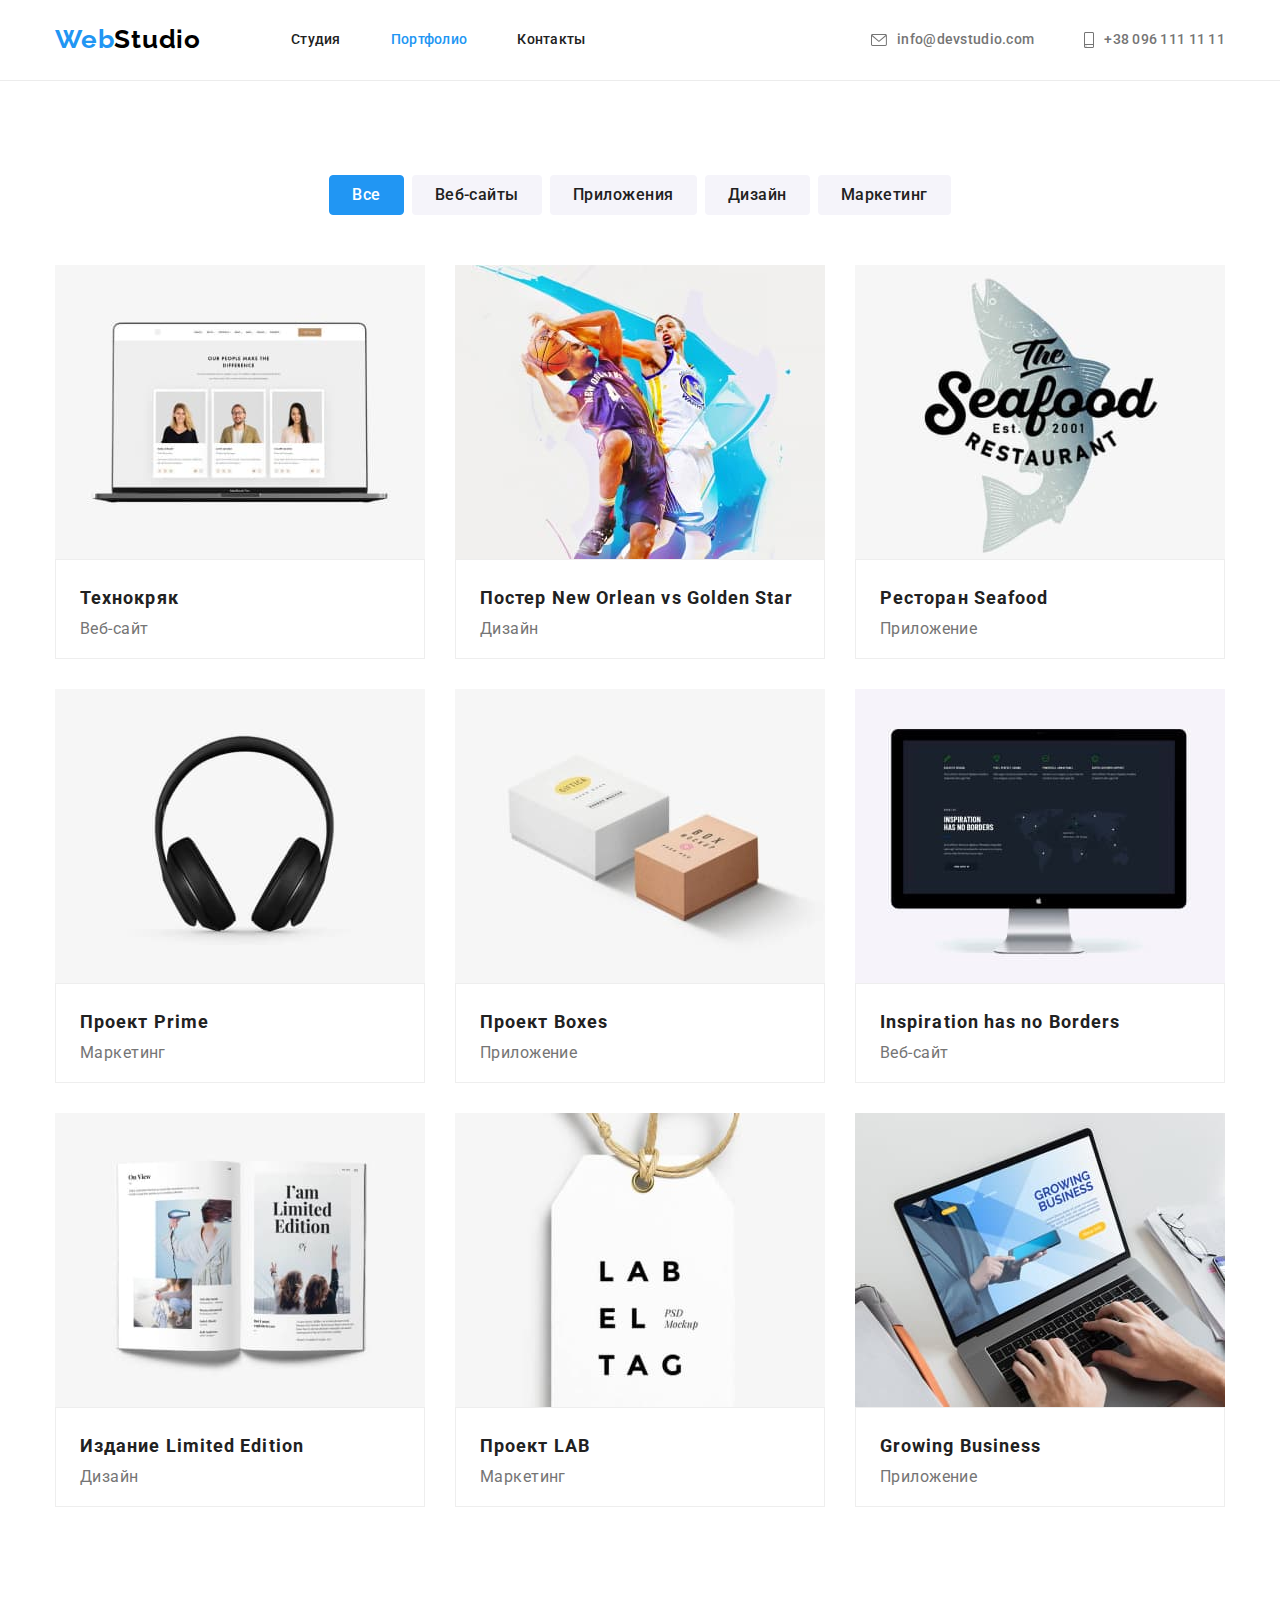
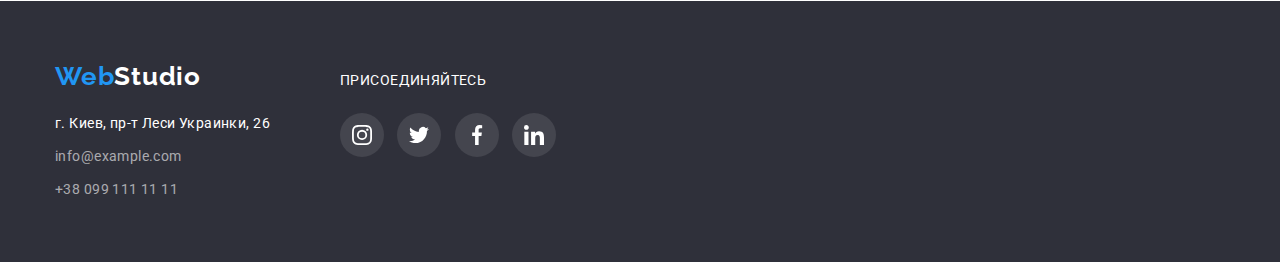
==== portfolio.html @ 35629560 "copy of hw4" ====
<!DOCTYPE html>
<html lang="ru">
  <head>
    <meta charset="UTF-8" />
    <meta http-equiv="X-UA-Compatible" content="IE=edge" />
    <meta name="viewport" content="width=device-width, initial-scale=1.0" />
    <title>Портфолио</title>
    <link rel="preconnect" href="https://fonts.gstatic.com" />
    <link
      href="https://fonts.googleapis.com/css2?family=Raleway:wght@700&family=Roboto:wght@400;500;700;900&display=swap"
      rel="stylesheet"
    />
    <link
      rel="stylesheet"
      href="https://cdnjs.cloudflare.com/ajax/libs/modern-normalize/1.0.0/modern-normalize.min.css"
    />
    <link rel="stylesheet" href="./css/styles.css" />
  </head>
  <body class="page-body">
    <header class="start-section">
      <div class="container main-nav">
        <nav class="main-nav">
          <a href="./index.html" class="logo"
            >Web<span class="header-logo">Studio</span></a
          >
          <ul class="site-nav list">
            <li class="item">
              <a href="./index.html" class="link"> Студия </a>
            </li>

            <li class="item">
              <a href="./portfolio.html" class="link current"> Портфолио </a>
            </li>

            <li class="item">
              <a href="" class="link"> Контакты </a>
            </li>
          </ul>
        </nav>

        <ul class="contacts-nav list">
          <li class="item">
            <a href="mailto:info@devstudio.com" class="mail">
              <svg class="icon-mail" width="16" height="12">
                <use href="./images/icons.svg#icon-envelope"></use>
              </svg>
              info@devstudio.com
            </a>
          </li>

          <li class="item">
            <a href="tel:+380961111111" class="phone">
              <svg class="icon-phone" width="10" height="16">
                <use href="./images/icons.svg#icon-smartphone"></use>
              </svg>
              +38 096 111 11 11
            </a>
          </li>
        </ul>
      </div>
    </header>

    <main>
      <section class="section">
        <div class="container">
          <h1 class="visually-hidden">Наши работы</h1>

          <ul class="list portfolio-nav">
            <li class="item">
              <button type="button" class="special-button">Все</button>
            </li>

            <li class="item">
              <button type="button" class="secondary-button">Веб-сайты</button>
            </li>

            <li class="item">
              <button type="button" class="secondary-button">Приложения</button>
            </li>

            <li class="item">
              <button type="button" class="secondary-button">Дизайн</button>
            </li>

            <li class="item">
              <button type="button" class="secondary-button">Маркетинг</button>
            </li>
          </ul>

          <ul class="list portfolio-cards">
            <li class="item">
              <a href="" class="link card">
                <div>
                  <img
                    src="./images/portfolio-projects/img.jpg"
                    width="370"
                    height="294"
                    alt="laptop"
                  />
                </div>

                <div class="card-content">
                  <h2 class="link-title">Технокряк</h2>
                  <p class="card-text">Веб-сайт</p>
                </div>
              </a>
            </li>

            <li class="item">
              <a href="" class="link card">
                <div>
                  <img
                    src="./images/portfolio-projects/img-1.jpg"
                    width="370"
                    height="294"
                    alt="basketball players"
                  />
                </div>

                <div class="card-content">
                  <h2 class="link-title">Постер New Orlean vs Golden Star</h2>
                  <p class="card-text">Дизайн</p>
                </div>
              </a>
            </li>

            <li class="item">
              <a href="" class="link card">
                <div>
                  <img
                    src="./images/portfolio-projects/img-2.jpg"
                    width="370"
                    height="294"
                    alt="restaurant logo"
                  />
                </div>

                <div class="card-content">
                  <h2 class="link-title">Ресторан Seafood</h2>
                  <p class="card-text">Приложение</p>
                </div>
              </a>
            </li>

            <li class="item">
              <a href="" class="link card">
                <div>
                  <img
                    src="./images/portfolio-projects/img-3.jpg"
                    width="370"
                    height="294"
                    alt="headphones"
                  />
                </div>

                <div class="card-content">
                  <h2 class="link-title">Проект Prime</h2>
                  <p class="card-text">Маркетинг</p>
                </div>
              </a>
            </li>

            <li class="item">
              <a href="" class="link card">
                <div>
                  <img
                    src="./images/portfolio-projects/img-4.jpg"
                    width="370"
                    height="294"
                    alt="boxes"
                  />
                </div>

                <div class="card-content">
                  <h2 class="link-title">Проект Boxes</h2>
                  <p class="card-text">Приложение</p>
                </div>
              </a>
            </li>

            <li class="item">
              <a href="" class="link card">
                <div>
                  <img
                    src="./images/portfolio-projects/img-5.jpg"
                    width="370"
                    height="294"
                    alt="monitor"
                  />
                </div>

                <div class="card-content">
                  <h2 class="link-title">Inspiration has no Borders</h2>
                  <p class="card-text">Веб-сайт</p>
                </div>
              </a>
            </li>

            <li class="item">
              <a href="" class="link card">
                <div>
                  <img
                    src="./images/portfolio-projects/img-6.jpg"
                    width="370"
                    height="294"
                    alt="book"
                  />
                </div>

                <div class="card-content">
                  <h2 class="link-title">Издание Limited Edition</h2>
                  <p class="card-text">Дизайн</p>
                </div>
              </a>
            </li>

            <li class="item">
              <a href="" class="link card">
                <div>
                  <img
                    src="./images/portfolio-projects/img-7.jpg"
                    width="370"
                    height="294"
                    alt="label"
                  />
                </div>

                <div class="card-content">
                  <h2 class="link-title">Проект LAB</h2>
                  <p class="card-text">Маркетинг</p>
                </div>
              </a>
            </li>

            <li class="item">
              <a href="" class="link card">
                <div>
                  <img
                    src="./images/portfolio-projects/img-8.jpg"
                    width="370"
                    height="294"
                    alt="two hands typing on laptop's keyboard"
                  />
                </div>

                <div class="card-content">
                  <h2 class="link-title">Growing Business</h2>
                  <p class="card-text">Приложение</p>
                </div>
              </a>
            </li>
          </ul>
        </div>
      </section>
    </main>

    <footer class="end-section">
      <div class="container footer">
        <div>
          <a href="./index.html" class="logo"
            >Web<span class="footer-logo">Studio</span></a
          >

          <address>
            <ul class="contacts list">
              <li>
                <a
                  href="https://goo.gl/maps/t6DotwfBAQ6YohRX9"
                  target="_blank"
                  rel="noopener noreferrer"
                  class="address"
                >
                  г. Киев, пр-т Леси Украинки, 26</a
                >
              </li>

              <li>
                <a href="mailto:info@example.com" class="mail"
                  >info@example.com
                </a>
              </li>

              <li>
                <a href="tel:+380991111111" class="phone">+38 099 111 11 11 </a>
              </li>
            </ul>
          </address>
        </div>

        <div class="connect-section">
          <span class="connect"> присоединяйтесь </span>

          <ul class="connect-links">
            <li class="links">
              <a href="instagram-link">
                <svg>
                  <use href="./images/icons.svg#icon-instagram1"></use>
                </svg>
              </a>
            </li>

            <li class="links">
              <a href="instagram-link">
                <svg>
                  <use href="./images/icons.svg#icon-twitter1"></use>
                </svg>
              </a>
            </li>

            <li class="links">
              <a href="instagram-link">
                <svg>
                  <use href="./images/icons.svg#icon-facebook1"></use>
                </svg>
              </a>
            </li>

            <li class="links">
              <a href="instagram-link">
                <svg>
                  <use href="./images/icons.svg#icon-linkedin1"></use>
                </svg>
              </a>
            </li>
          </ul>
        </div>
      </div>
    </footer>
  </body>
</html>
---- css/styles.css ----
:root {
  --primary-text-color: #757575;
  --title-text-color: #212121;
  --accent-color: #2196f3;
  --main-bg-color: #ffffff;
  --primary-bg-color: #2f303a;
  --secondary-bg-color: #f5f4fa;
  --adrress-color: rgba(255, 255, 255, 0.6);
  --logo-color: #000000;
  --portfolio-cards-gap: 30px;
  --icon-color: rgba(175, 177, 184, 1);
}

.visually-hidden {
  position: absolute !important;
  clip: rect(1px 1px 1px 1px);
  padding: 0 !important;
  border: 0 !important;
  height: 1px !important;
  width: 1px !important;
  overflow: hidden;
}

h1,
h2,
h3,
h4,
h5,
h6,
p {
  margin-top: 0;
  margin-bottom: 0;
}

address {
  font-style: normal;
}

a {
  text-decoration: none;
}

img {
  display: block;
  max-width: 100%;
  height: auto;
}

ul {
  list-style: none;
  padding-left: 0;
  margin: 0;
}

.section {
  padding: 94px 0;
}

/* .section.no-padding {
  padding-top: 0;
  padding-bottom: 0;
} */

.container {
  width: 1200px;
  margin-left: auto;
  margin-right: auto;
  padding-left: 15px;
  padding-right: 15px;
}

.page-body {
  background-color: var(--main-bg-color);
  color: var(--primary-text-color);
  font-family: "Roboto", sans-serif;
  font-size: 14px;
  letter-spacing: 0.03em;
  line-height: 1.71;
}

/*header*/

.start-section {
  border-bottom: 1px solid #ececec;
}

.main-nav {
  display: flex;
  align-items: center;
}

.logo {
  color: var(--accent-color);
  font-family: "Raleway", sans-serif;
  font-weight: bold;
  font-size: 26px;
  line-height: 1.2;
  letter-spacing: 0.03em;
}

.header-logo {
  color: var(--logo-color);
}

.footer-logo {
  color: var(--main-bg-color);
}

/*site nav*/

.site-nav.list {
  display: flex;
  margin-left: 90px;
}

.site-nav .link {
  color: var(--title-text-color);
}

.contacts-nav .item:not(:last-child),
.site-nav .item:not(:last-child) {
  margin-right: 50px;
}
.contacts-nav .mail,
.contacts-nav .phone,
.site-nav .link {
  display: flex;
  padding-top: 32px;
  padding-bottom: 32px;
}

/* site+contacts nav */
.site-nav .current,
.site-nav .link:hover,
.site-nav .link:focus,
.contacts-nav .mail:hover,
.contacts-nav .mail:focus,
.contacts-nav .phone:hover,
.contacts-nav .phone:focus {
  color: var(--accent-color);
}

.site-nav,
.contacts-nav {
  font-weight: 500;
  font-size: 14px;
  line-height: 1.1;
  letter-spacing: 0.02em;
}

/*contacts nav*/

.contacts-nav.list {
  display: flex;
  margin-left: auto;
}

.contacts-nav .mail,
.contacts-nav .phone {
  color: var(--primary-text-color);
  align-items: center;
}

.icon-mail,
.icon-phone {
  fill: currentColor;
  margin-right: 10px;
}

/*Hero*/

.hero {
  text-align: center;
  padding-top: 200px;
  padding-bottom: 200px;
  max-width: 1600px;
  margin-right: auto;
  margin-left: auto;
  background-image: linear-gradient(
      rgba(47, 48, 58, 0.4),
      rgba(47, 48, 58, 0.4)
    ),
    url("../images/main-img.jpg");
  background-position: center;
  background-repeat: no-repeat;
  background-size: cover;
}

.hero,
.end-section {
  background-color: var(--primary-bg-color);
}

.hero-title {
  margin-bottom: 30px;

  color: var(--main-bg-color);
  font-weight: 900;
  font-size: 44px;
  line-height: 1.36;
  text-align: center;
  letter-spacing: 0.06em;
  text-transform: uppercase;
}

.primary-button,
.primary-button:hover,
.primary-button:focus {
  border-radius: 4px;
  border: 1px solid transparent;
  padding: 10px 32px;

  background-color: var(--accent-color);
  color: var(--main-bg-color);
  font-weight: bold;
  font-size: 16px;
  line-height: 1.9;
  letter-spacing: 0.06em;
  cursor: pointer;
}

/*main*/

.icon-area {
  width: 270px;
  height: 120px;
  background-color: var(--secondary-bg-color);
  margin-bottom: 30px;
  display: flex;
  justify-content: center;
  align-items: center;
}

.icon-advantage {
  width: 70px;
  height: 70px;
}

.advantage .item:not(:last-child) {
  margin-right: 30px;
}

.advantage {
  display: flex;
}

.section-title {
  color: var(--title-text-color);
  font-weight: bold;
  font-size: 36px;
  line-height: 1.2;
  text-align: center;
}

.title {
  margin-bottom: 12px;

  color: var(--title-text-color);
  font-weight: bold;
  font-size: 14px;
  line-height: 1.1;
  text-transform: uppercase;
}

/* our features */

.our-features {
  padding-top: 0px;
}

.features .item:not(:last-child) {
  margin-right: 30px;
}

.features.list {
  display: flex;
  margin-top: 50px;
}

/*our team*/

.our-team {
  background-color: var(--secondary-bg-color);
}

.team.list {
  display: flex;
  margin-top: 50px;
}

.team .item {
  border-radius: 0px 0px 4px 4px;

  background-color: var(--main-bg-color);

  box-shadow: 0px 1px 3px rgba(0, 0, 0, 0.12), 0px 1px 1px rgba(0, 0, 0, 0.14),
    0px 2px 1px rgba(0, 0, 0, 0.2);
}

.team .item:not(:last-child) {
  margin-right: 30px;
}

.member-content {
  padding-top: 30px;
  padding-bottom: 30px;
}

.member {
  margin-bottom: 10px;

  color: var(--title-text-color);
  font-weight: 500;
  font-size: 16px;
  line-height: 1.2;
  text-align: center;
}

.member-domain {
  font-size: 16px;
  line-height: 1.2;
  text-align: center;
}

.social-media {
  display: flex;
  justify-content: center;
  margin-top: 16px;
}

.social-media li:not(:last-child) {
  margin-right: 10px;
}

.media-link {
  width: 44px;
  height: 44px;
  display: flex;
  justify-content: center;
  align-items: center;
  border-radius: 50%;
}

.media-link:hover,
.media-link:focus {
  background-color: var(--accent-color);
}

.media-link:hover svg,
.media-link:focus svg {
  fill: var(--main-bg-color);
}

.social-media svg {
  width: 20px;
  height: 20px;
  fill: var(--icon-color);
}

/* our clients */

.clients {
  display: flex;
  margin-top: 50px;
}

.clients li:not(:last-child) {
  margin-right: 30px;
}

.clients-list {
  width: 170px;
  height: 92px;
  display: flex;
  justify-content: center;
  align-items: center;
  border: 1px solid var(--icon-color);
  border-radius: 4px;
}

.clients-list:hover,
.clients-list:hover svg,
.clients-list:focus,
.clients-list:focus svg {
  border-color: var(--accent-color);
  fill: var(--accent-color);
}

.clients svg {
  width: 106px;
  height: 60px;
  fill: var(--icon-color);
}

/*footer*/

.end-section .logo {
  display: block;
  margin-bottom: 20px;
}

.end-section {
  padding-top: 60px;
  padding-bottom: 60px;
}

.address {
  color: var(--main-bg-color);
}

.end-section .mail,
.end-section .phone {
  display: block;

  color: var(--adrress-color);
}

.address:hover,
.address:focus,
.end-section .mail:hover,
.end-section .mail:focus,
.end-section .phone:hover,
.end-section .phone:focus {
  color: var(--accent-color);
}

.contacts li {
  margin-top: 9px;
}

.connect {
  color: var(--main-bg-color);
  text-transform: uppercase;
}

.footer {
  display: flex;
  align-items: baseline;
}

.connect-section {
  margin-left: 70px;
}

.connect-links {
  margin-top: 20px;
}

.links {
  display: inline-flex;
}

.links a {
  width: 44px;
  height: 44px;
  display: flex;
  justify-content: center;
  align-items: center;
  border-radius: 50%;
  background-color: #44454e;
}

.links:not(:last-child) {
  margin-right: 10px;
}

.links:hover a,
.links a:focus {
  background-color: var(--accent-color);
}

.links svg {
  width: 20px;
  height: 20px;
  fill: var(--main-bg-color);
}

/*portfolio*/

.portfolio-nav {
  display: flex;
  justify-content: center;
  margin-bottom: 50px;
}

.portfolio-nav .item:not(:last-child) {
  margin-right: 8px;
}

.portfolio-nav .item:hover,
.portfolio-nav .item:focus {
  box-shadow: 0px 3px 1px rgba(0, 0, 0, 0.1), 0px 1px 2px rgba(0, 0, 0, 0.08),
    0px 2px 2px rgba(0, 0, 0, 0.12);
  border-radius: 4px;
}

.secondary-button {
  border-radius: 4px;
  border: 1px solid transparent;
  padding: 6px 22px;

  color: var(--title-text-color);
  background-color: var(--secondary-bg-color);
  font-family: Roboto;
  font-style: normal;
  font-weight: 500;
  font-size: 16px;
  line-height: 1.6;
  text-align: center;
  letter-spacing: 0.03em;
  cursor: pointer;
}

.secondary-button:hover,
.secondary-button:focus {
  color: var(--main-bg-color);
  background-color: var(--accent-color);
}

.special-button,
.special-button:hover,
.special-button:focus {
  border-radius: 4px;
  border: 1px solid var(--accent-color);
  padding: 6px 22px;

  background-color: var(--accent-color);
  color: var(--main-bg-color);
  font-family: Roboto;
  font-style: normal;
  font-weight: 500;
  font-size: 16px;
  line-height: 1.6;
  text-align: center;
  letter-spacing: 0.03em;
  cursor: pointer;
}

.portfolio-cards {
  display: flex;
  flex-wrap: wrap;
  margin-left: calc(-1 * var(--portfolio-cards-gap));
  margin-top: calc(-1 * var(--portfolio-cards-gap));
}

.portfolio-cards .item {
  flex-basis: calc(100% / 3- var(--portfolio-cards-gap));
  margin-left: var(--portfolio-cards-gap);
  margin-top: var(--portfolio-cards-gap);
  background-color: var(--main-bg-color);
}

.portfolio-cards .link:hover,
.portfolio-cards .link:focus {
  box-shadow: 0px 1px 1px rgba(0, 0, 0, 0.12), 0px 4px 4px rgba(0, 0, 0, 0.06),
    1px 4px 6px rgba(0, 0, 0, 0.16);
}

.card-content {
  padding: 20px 24px;
  border: 1px solid rgba(238, 238, 238, 1);
}

.card-text {
  margin-top: 4px;
}

.portfolio-cards .link {
  display: block;
  color: var(--primary-text-color);
  font-size: 16px;
  line-height: 1.14;
}

.link-title {
  color: var(--title-text-color);
  font-family: Roboto;
  font-style: normal;
  font-weight: bold;
  font-size: 18px;
  line-height: 2;
  letter-spacing: 0.06em;
}
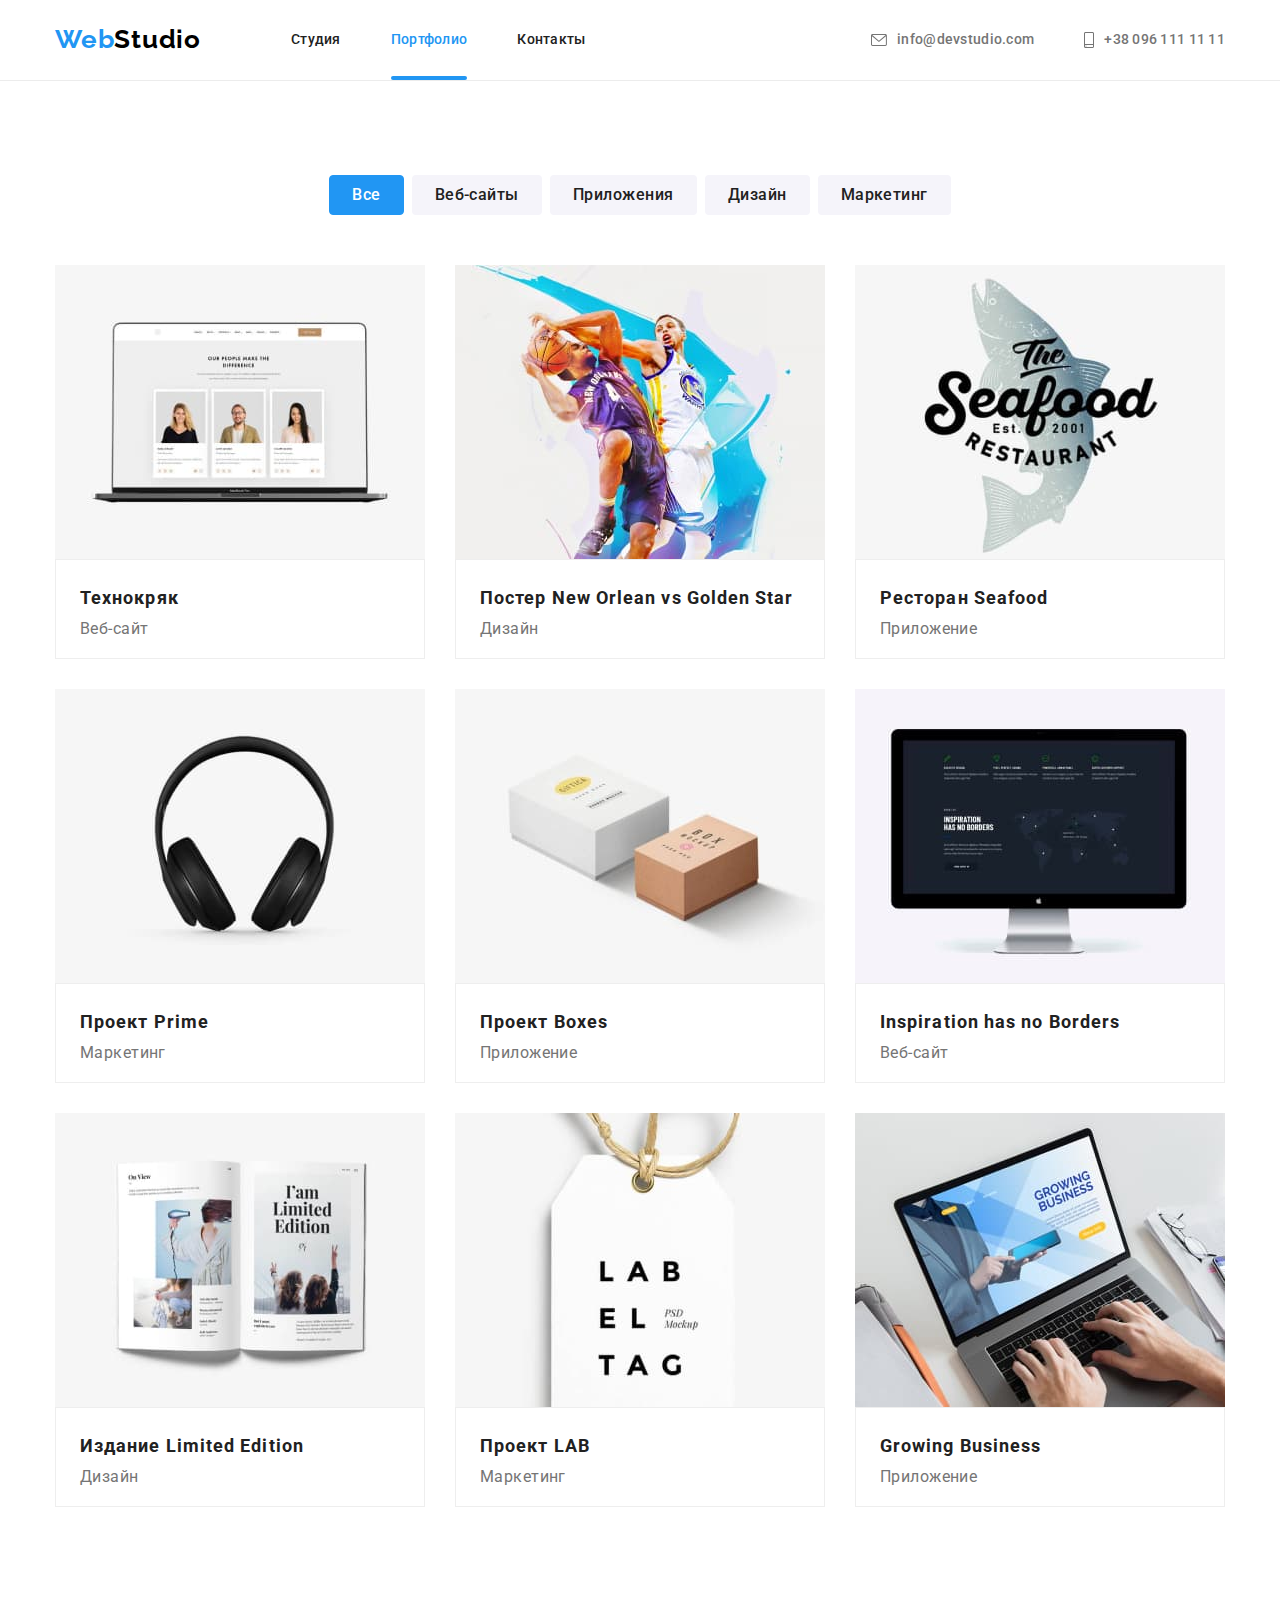
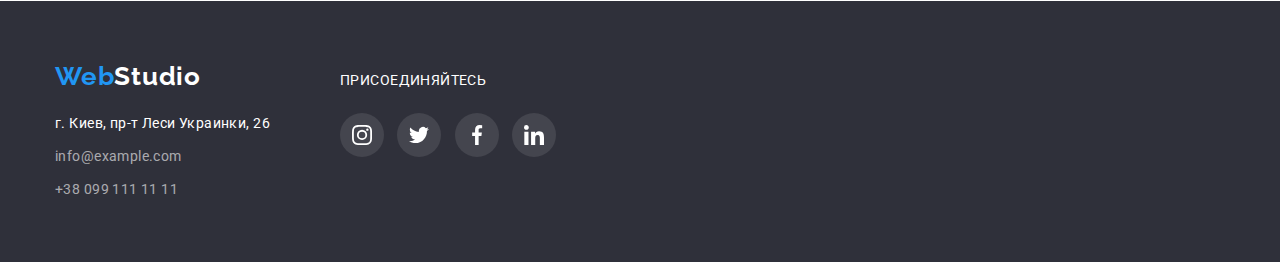
==== commit ee0e4bb9: "добавляет эффекты" ====
--- a/portfolio.html
+++ b/portfolio.html
@@ -67,36 +67,47 @@
 
           <ul class="list portfolio-nav">
             <li class="item">
-              <button type="button" class="special-button">Все</button>
-            </li>
-
-            <li class="item">
-              <button type="button" class="secondary-button">Веб-сайты</button>
-            </li>
-
-            <li class="item">
-              <button type="button" class="secondary-button">Приложения</button>
-            </li>
-
-            <li class="item">
-              <button type="button" class="secondary-button">Дизайн</button>
-            </li>
-
-            <li class="item">
-              <button type="button" class="secondary-button">Маркетинг</button>
+              <button type="button" class="special-button btn">Все</button>
+            </li>
+
+            <li class="item">
+              <button type="button" class="secondary-button btn">
+                Веб-сайты
+              </button>
+            </li>
+
+            <li class="item">
+              <button type="button" class="secondary-button btn">
+                Приложения
+              </button>
+            </li>
+
+            <li class="item">
+              <button type="button" class="secondary-button btn">Дизайн</button>
+            </li>
+
+            <li class="item">
+              <button type="button" class="secondary-button btn">
+                Маркетинг
+              </button>
             </li>
           </ul>
 
           <ul class="list portfolio-cards">
             <li class="item">
               <a href="" class="link card">
-                <div>
+                <div class="card-wrap">
                   <img
                     src="./images/portfolio-projects/img.jpg"
                     width="370"
                     height="294"
                     alt="laptop"
                   />
+                  <p class="info-text">
+                    Технокряк это современная площадка распространения
+                    коронавируса. Компании используют эту платформу для
+                    цифрового шпионажа и атак на защищённые сервера конкурентов.
+                  </p>
                 </div>
 
                 <div class="card-content">
--- a/css/styles.css
+++ b/css/styles.css
@@ -115,6 +115,7 @@
 
 .site-nav .link {
   color: var(--title-text-color);
+  transition: color 250ms cubic-bezier(0.4, 0, 0.2, 1);
 }
 
 .contacts-nav .item:not(:last-child),
@@ -148,6 +149,22 @@
   letter-spacing: 0.02em;
 }
 
+.site-nav .item {
+  position: relative;
+}
+
+.current::after {
+  content: "";
+  width: 100%;
+  height: 4px;
+  border-radius: 2px;
+  background-color: var(--accent-color);
+
+  position: absolute;
+  bottom: 0px;
+  left: 0px;
+}
+
 /*contacts nav*/
 
 .contacts-nav.list {
@@ -159,6 +176,7 @@
 .contacts-nav .phone {
   color: var(--primary-text-color);
   align-items: center;
+  transition: color 250ms cubic-bezier(0.4, 0, 0.2, 1);
 }
 
 .icon-mail,
@@ -277,6 +295,26 @@
   margin-top: 50px;
 }
 
+.features .item {
+  position: relative;
+}
+
+.features .info-text {
+  background-color: rgba(47, 48, 58, 0.8);
+  color: var(--main-bg-color);
+  font-size: 14px;
+  font-weight: bold;
+  text-transform: uppercase;
+  padding: 27px;
+  display: flex;
+  justify-content: center;
+
+  position: absolute;
+  bottom: 0;
+  left: 0;
+  width: 100%;
+}
+
 /*our team*/
 
 .our-team {
@@ -339,6 +377,7 @@
   justify-content: center;
   align-items: center;
   border-radius: 50%;
+  transition: background-color 250ms cubic-bezier(0.4, 0, 0.2, 1);
 }
 
 .media-link:hover,
@@ -376,6 +415,7 @@
   align-items: center;
   border: 1px solid var(--icon-color);
   border-radius: 4px;
+  transition: border-color 250ms cubic-bezier(0.4, 0, 0.2, 1);
 }
 
 .clients-list:hover,
@@ -406,13 +446,14 @@
 
 .address {
   color: var(--main-bg-color);
+  transition: color 250ms cubic-bezier(0.4, 0, 0.2, 1);
 }
 
 .end-section .mail,
 .end-section .phone {
   display: block;
-
   color: var(--adrress-color);
+  transition: color 250ms cubic-bezier(0.4, 0, 0.2, 1);
 }
 
 .address:hover,
@@ -458,6 +499,7 @@
   align-items: center;
   border-radius: 50%;
   background-color: #44454e;
+  transition: background-color 250ms cubic-bezier(0.4, 0, 0.2, 1);
 }
 
 .links:not(:last-child) {
@@ -487,11 +529,16 @@
   margin-right: 8px;
 }
 
-.portfolio-nav .item:hover,
-.portfolio-nav .item:focus {
+.portfolio-nav .btn:hover,
+.portfolio-nav .btn:focus {
   box-shadow: 0px 3px 1px rgba(0, 0, 0, 0.1), 0px 1px 2px rgba(0, 0, 0, 0.08),
     0px 2px 2px rgba(0, 0, 0, 0.12);
-  border-radius: 4px;
+}
+
+.portfolio-nav .btn {
+  transition: color 250ms cubic-bezier(0.4, 0, 0.2, 1),
+    background-color 250ms cubic-bezier(0.4, 0, 0.2, 1),
+    box-shadow 250ms cubic-bezier(0.4, 0, 0.2, 1);
 }
 
 .secondary-button {
@@ -570,6 +617,7 @@
   color: var(--primary-text-color);
   font-size: 16px;
   line-height: 1.14;
+  transition: box-shadow 250ms cubic-bezier(0.4, 0, 0.2, 1);
 }
 
 .link-title {
@@ -581,3 +629,27 @@
   line-height: 2;
   letter-spacing: 0.06em;
 }
+
+.portfolio-cards > .item:hover .info-text {
+  transform: translateY(0);
+}
+
+.portfolio-cards .card-wrap {
+  position: relative;
+  overflow: hidden;
+}
+
+.card .info-text {
+  background-color: rgba(33, 150, 243, 0.9);
+  color: var(--main-bg-color);
+  font-size: 18px;
+  line-height: 28px;
+  padding: 63px 24px;
+  height: 100%;
+
+  position: absolute;
+  top: 0;
+  left: 0;
+  transform: translateY(101%);
+  transition: transform 250ms cubic-bezier(0.4, 0, 0.2, 1);
+}
